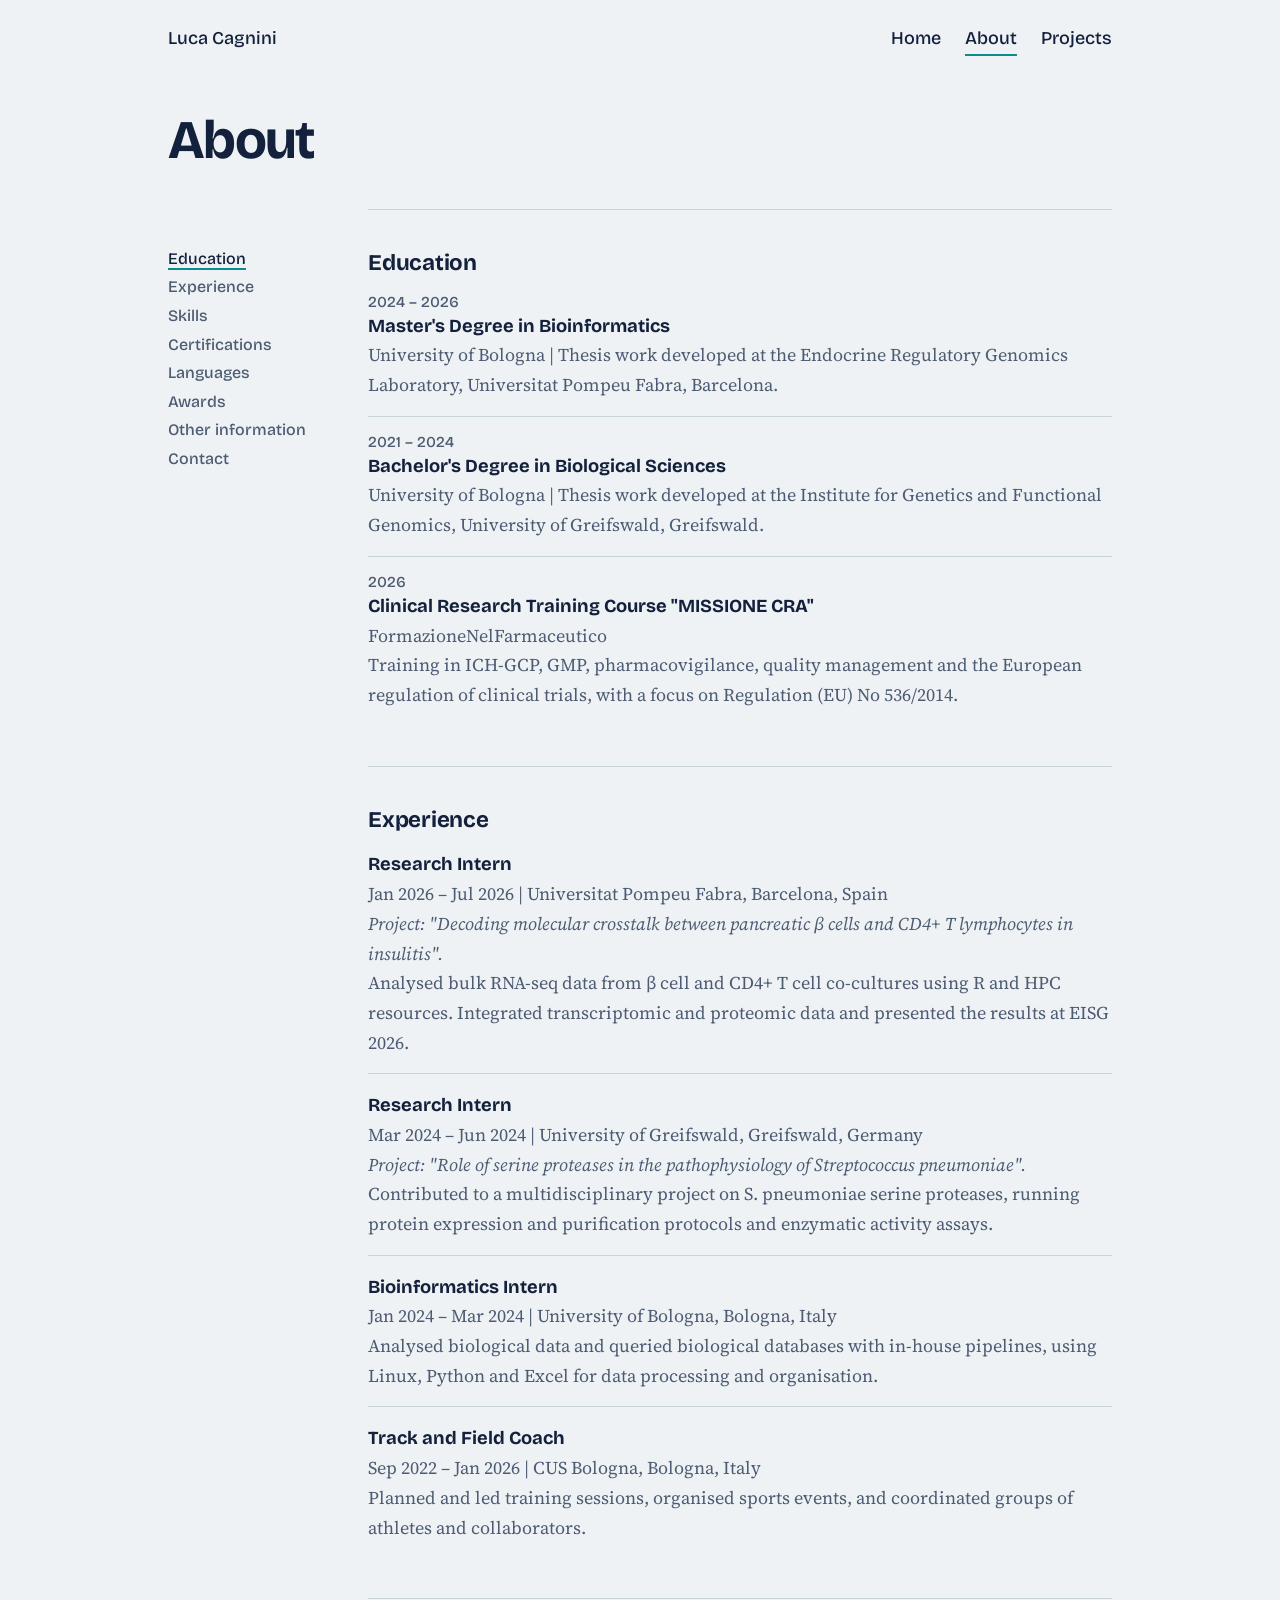
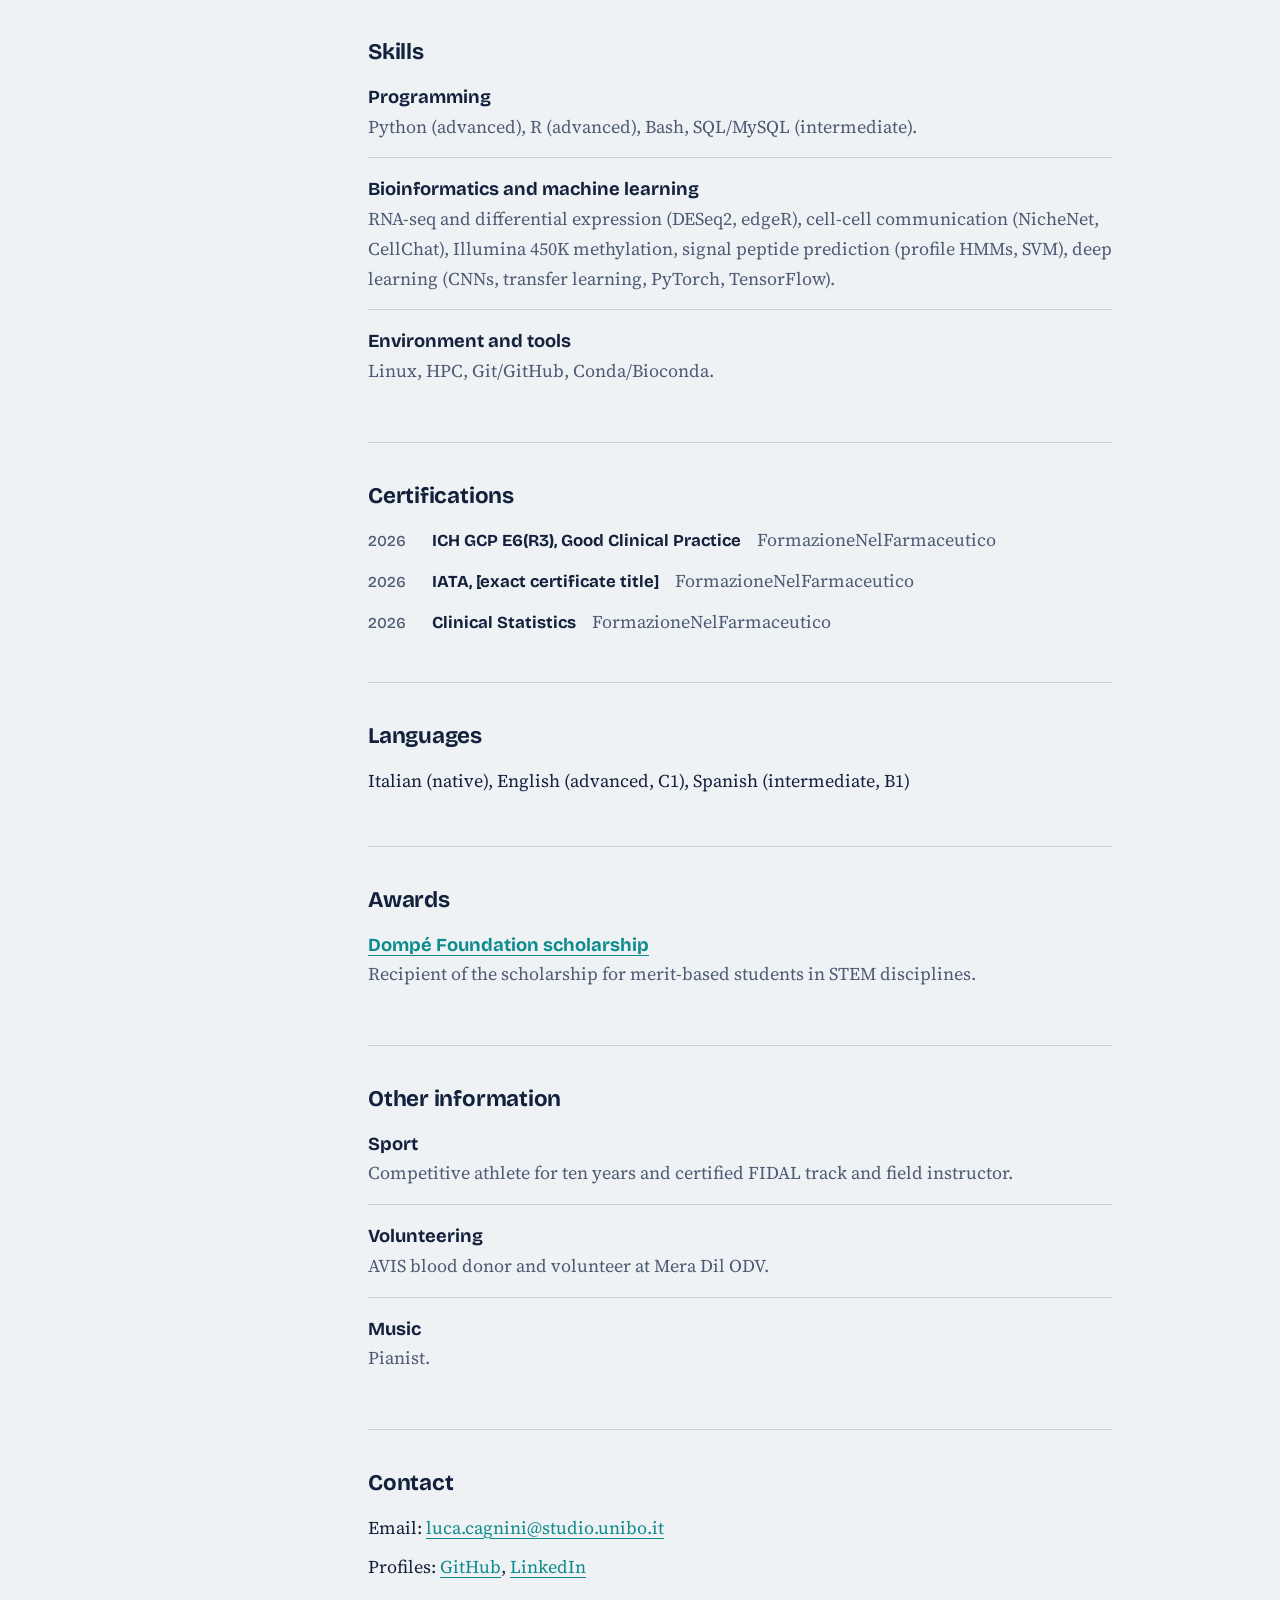
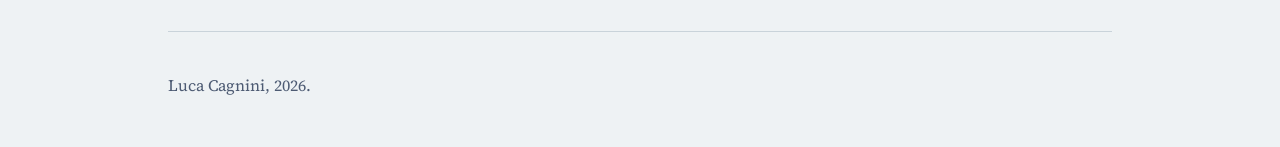
==== about.html @ 33731c89 "Update about.html" ====
<!doctype html>
<html lang="en">
<head>
<meta charset="utf-8">
<meta name="viewport" content="width=device-width, initial-scale=1">
<title>About, Luca Cagnini</title>
<meta name="description" content="Education, experience and skills of Luca Cagnini, bioinformatician.">
<link rel="preconnect" href="https://fonts.googleapis.com">
<link rel="preconnect" href="https://fonts.gstatic.com" crossorigin>
<link href="https://fonts.googleapis.com/css2?family=Bricolage+Grotesque:opsz,wght@12..96,500;12..96,700&family=Source+Serif+4:ital,wght@0,400;0,600;1,400&display=swap" rel="stylesheet">
<link rel="stylesheet" href="style.css">
</head>
<body>
<div class="wrap">
  <header class="top">
    <a href="index.html">Luca Cagnini</a>
    <nav aria-label="Main">
      <a href="index.html">Home</a>
      <a href="about.html" aria-current="page">About</a>
      <a href="projects.html">Projects</a>
    </nav>
  </header>
</div>
 
<div class="wrap"><h1 class="page">About</h1></div>
 
<div class="wrap layout">
  <nav class="toc" aria-label="On this page">
    <a href="#education">Education</a>
    <a href="#experience">Experience</a>
    <a href="#skills">Skills</a>
    <a href="#certifications">Certifications</a>
    <a href="#languages">Languages</a>
    <a href="#awards">Awards</a>
    <a href="#other-information">Other information</a>
    <a href="#contact">Contact</a>
  </nav>
 
  <main>
    <section id="education">
      <h2>Education</h2>
      <ul class="list">
        <li><span class="when">2024 – 2026</span><b>Master's Degree in Bioinformatics</b><span>University of Bologna | Thesis work developed at the Endocrine Regulatory Genomics Laboratory, Universitat Pompeu Fabra, Barcelona.</span></li>
        <li><span class="when">2021 – 2024</span><b>Bachelor's Degree in Biological Sciences</b><span>University of Bologna | Thesis work developed at the Institute for Genetics and Functional Genomics, University of Greifswald, Greifswald.</span></li>
        <li>
          <span class="when">2026</span>
          <b>Clinical Research Training Course "MISSIONE CRA"</b>
          <span>FormazioneNelFarmaceutico</span>
          <span>Training in ICH-GCP, GMP, pharmacovigilance, quality management and the European regulation of clinical trials, with a focus on Regulation (EU) No 536/2014.</span>
        </li>
      </ul>
    </section>
 
    <section id="experience">
      <h2>Experience</h2>
      <ul class="list">
        <li>
          <b>Research Intern</b>
          <span>Jan 2026 – Jul 2026 | Universitat Pompeu Fabra, Barcelona, Spain</span>
          <span><em>Project: "Decoding molecular crosstalk between pancreatic β cells and CD4+ T lymphocytes in insulitis".</em></span>
          <span>Analysed bulk RNA-seq data from β cell and CD4+ T cell co-cultures using R and HPC resources. Integrated transcriptomic and proteomic data and presented the results at EISG 2026.</span>
        </li>
        <li>
          <b>Research Intern</b>
          <span>Mar 2024 – Jun 2024 | University of Greifswald, Greifswald, Germany</span>
          <span><em>Project: "Role of serine proteases in the pathophysiology of Streptococcus pneumoniae".</em></span>
          <span>Contributed to a multidisciplinary project on S. pneumoniae serine proteases, running protein expression and purification protocols and enzymatic activity assays.</span>
        </li>
        <li>
          <b>Bioinformatics Intern</b>
          <span>Jan 2024 – Mar 2024 | University of Bologna, Bologna, Italy</span>
          <span>Analysed biological data and queried biological databases with in-house pipelines, using Linux, Python and Excel for data processing and organisation.</span>
        </li>
        <li>
          <b>Track and Field Coach</b>
          <span>Sep 2022 – Jan 2026 | CUS Bologna, Bologna, Italy</span>
          <span>Planned and led training sessions, organised sports events, and coordinated groups of athletes and collaborators.</span>
        </li>
      </ul>
    </section>
 
    <section id="skills">
      <h2>Skills</h2>
      <ul class="list">
        <li><b>Programming</b><span>Python (advanced), R (advanced), Bash, SQL/MySQL (intermediate).</span></li>
        <li><b>Bioinformatics and machine learning</b><span>RNA-seq and differential expression (DESeq2, edgeR), cell-cell communication (NicheNet, CellChat), Illumina 450K methylation, signal peptide prediction (profile HMMs, SVM), deep learning (CNNs, transfer learning, PyTorch, TensorFlow).</span></li>
        <li><b>Environment and tools</b><span>Linux, HPC, Git/GitHub, Conda/Bioconda.</span></li>
      </ul>
    </section>
 
    <section id="certifications">
      <h2>Certifications</h2>
      <ul class="list compact">
        <li><span class="when">2026</span><b>ICH GCP E6(R3), Good Clinical Practice</b><span>FormazioneNelFarmaceutico</span></li>
        <li><span class="when">2026</span><b>IATA, [exact certificate title]</b><span>FormazioneNelFarmaceutico</span></li>
        <li><span class="when">2026</span><b>Clinical Statistics</b><span>FormazioneNelFarmaceutico</span></li>
      </ul>
    </section>
 
    <section id="languages">
      <h2>Languages</h2>
      <p>Italian (native), English (advanced, C1), Spanish (intermediate, B1)</p>
    </section>
 
    <section id="awards">
      <h2>Awards</h2>
      <ul class="list">
        <li>
          <b><a href="https://www.dompefoundation.org/it">Dompé Foundation scholarship</a></b>
          <span>Recipient of the scholarship for merit-based students in STEM disciplines.</span>
        </li>
      </ul>
    </section>
 
    <section id="other-information">
      <h2>Other information</h2>
      <ul class="list">
        <li><b>Sport</b><span>Competitive athlete for ten years and certified FIDAL track and field instructor.</span></li>
        <li><b>Volunteering</b><span>AVIS blood donor and volunteer at Mera Dil ODV.</span></li>
        <li><b>Music</b><span>Pianist.</span></li>
      </ul>
    </section>
 
    <section id="contact">
      <h2>Contact</h2>
      <p>Email: <a href="mailto:luca.cagnini@studio.unibo.it">luca.cagnini@studio.unibo.it</a></p>
      <p>Profiles: <a href="https://github.com/LucaCagnini">GitHub</a>, <a href="https://www.linkedin.com/in/luca-cagnini/">LinkedIn</a></p>
    </section>
  </main>
</div>
 
<div class="wrap"><footer>Luca Cagnini, 2026.</footer></div>
 
<script>
(function(){
  var links=[].slice.call(document.querySelectorAll('.toc a'));
  var io=new IntersectionObserver(function(es){
    es.forEach(function(e){
      if(e.isIntersecting){links.forEach(function(l){l.classList.toggle('active',l.hash==='#'+e.target.id);});}
    });
  },{rootMargin:'-30% 0px -60% 0px'});
  document.querySelectorAll('section[id]').forEach(function(s){io.observe(s);});
})();
</script>
</body>
</html>
---- style.css ----
:root{--bg:#eef2f4;--ink:#14213d;--muted:#4d5b73;--teal:#0f8b8d;--rose:#b5446e;--line:#c9d3da;
--head:"Bricolage Grotesque","Helvetica Neue",Arial,sans-serif;--body:"Source Serif 4",Georgia,"Times New Roman",serif}
*{box-sizing:border-box}
html{scroll-behavior:smooth}
body{margin:0;background:var(--bg);color:var(--ink);font:1.125rem/1.65 var(--body)}
a{color:var(--teal);text-underline-offset:.2em}
a:hover{color:var(--rose)}
:focus-visible{outline:3px solid var(--rose);outline-offset:3px}
.wrap{max-width:62rem;margin:0 auto;padding:0 1.5rem}
header.top{display:flex;gap:1.5rem;justify-content:space-between;flex-wrap:wrap;padding:1.5rem 0;font-family:var(--head);font-weight:500}
header.top a{color:var(--ink);text-decoration:none}
header.top a:hover{color:var(--rose)}
header.top nav{display:flex;gap:1.5rem}
header.top nav a[aria-current="page"]{border-bottom:2px solid var(--teal)}
.hero{display:grid;grid-template-columns:1.1fr 1fr;gap:3rem;align-items:center;padding:3rem 0 4.5rem}
h1{font:700 clamp(2rem,5vw,3.5rem)/1.05 var(--head);letter-spacing:-.03em;margin:0 0 1rem}
h1.page{font-size:clamp(2.2rem,5vw,3.4rem);margin:2rem 0 2.5rem}
.lead{font-size:1.3rem;max-width:30rem;margin:0 0 1.75rem;color:var(--muted)}
.btn{display:inline-block;font:500 1rem var(--head);background:var(--ink);color:var(--bg);padding:.75rem 1.4rem;border-radius:.4rem;text-decoration:none;margin-right:.5rem}
.btn:hover{background:var(--rose);color:#fff}
.heat{display:grid;grid-template-columns:repeat(16,1fr);gap:3px}
.heat i{aspect-ratio:1;border-radius:2px;background:var(--line);opacity:0;animation:in .5s ease-out forwards}
@keyframes in{to{opacity:1}}
section{padding:2.5rem 0;border-top:1px solid var(--line)}
section .wrap{display:grid;grid-template-columns:12rem 1fr;gap:2rem}
h2{font:700 1.4rem/1.2 var(--head);margin:0;letter-spacing:-.01em}
.content{max-width:40rem}
.content p{margin:0 0 1rem}
.list{list-style:none;margin:0;padding:0}
.list li{padding:1rem 0;border-bottom:1px solid var(--line)}
.list li:first-child{padding-top:0}
.list li:last-child{border-bottom:0}
.list b{font:700 1.15rem var(--head)}
.list span{display:block;color:var(--muted)}
.list .when{font:500 .95rem var(--head)}
footer{padding:2.5rem 0 3rem;border-top:1px solid var(--line);color:var(--muted);font-size:1rem}
@media (max-width:760px){.hero{grid-template-columns:1fr;gap:2rem}section .wrap{grid-template-columns:1fr;gap:1rem}}
@media (prefers-reduced-motion:reduce){html{scroll-behavior:auto}.heat i{animation:none;opacity:1}}

/* added in a second time */
.hero-photo{display:block;width:100%;max-width:18rem;aspect-ratio:4/5;object-fit:cover;border-radius:.6rem;justify-self:end}
@media (max-width:760px){.hero-photo{max-width:14rem;justify-self:start}}

.photos{display:grid;grid-template-columns:1fr 1fr;gap:1rem;margin-top:1.5rem}
.photos figure{margin:0}
.photos img{width:100%;aspect-ratio:4/3;object-fit:cover;border-radius:.4rem}
@media (max-width:560px){.photos{grid-template-columns:1fr}}

/* index */
.layout{display:grid;grid-template-columns:10rem 1fr;gap:2.5rem;align-items:start}
.layout main{min-width:0}
.layout section h2{margin:0 0 1rem}
.layout section p{margin:0 0 .6rem}

.toc{display:flex;flex-direction:column;gap:.6rem;font:500 1rem var(--head);position:sticky;top:1.5rem;margin-top:2.5rem}
.toc a{color:var(--muted);text-decoration:none}
.toc a:hover{color:var(--rose)}
.toc a.active{color:var(--ink);text-decoration:underline;text-decoration-color:var(--teal);text-decoration-thickness:2px;text-underline-offset:.25em}

@media (max-width:760px){
  .layout{grid-template-columns:1fr;gap:0}
  .toc{position:static;margin:0 0 1.5rem}
}

/* righe compatte per Certifications */
.list.compact li{display:flex;flex-wrap:wrap;align-items:baseline;gap:.15rem 1rem;padding:.35rem 0;border-bottom:0}
.list.compact li:first-child{padding-top:0}
.list.compact span{display:inline}
.list.compact .when{min-width:3rem}
.list.compact b{font-size:1.05rem}

img{max-width:100%;height:auto;display:block}
.hero-photo{width:100%;max-width:26rem;aspect-ratio:4/5;object-fit:cover;border-radius:.6rem;justify-self:end}
@media (max-width:760px){.hero-photo{max-width:16rem;justify-self:start}}
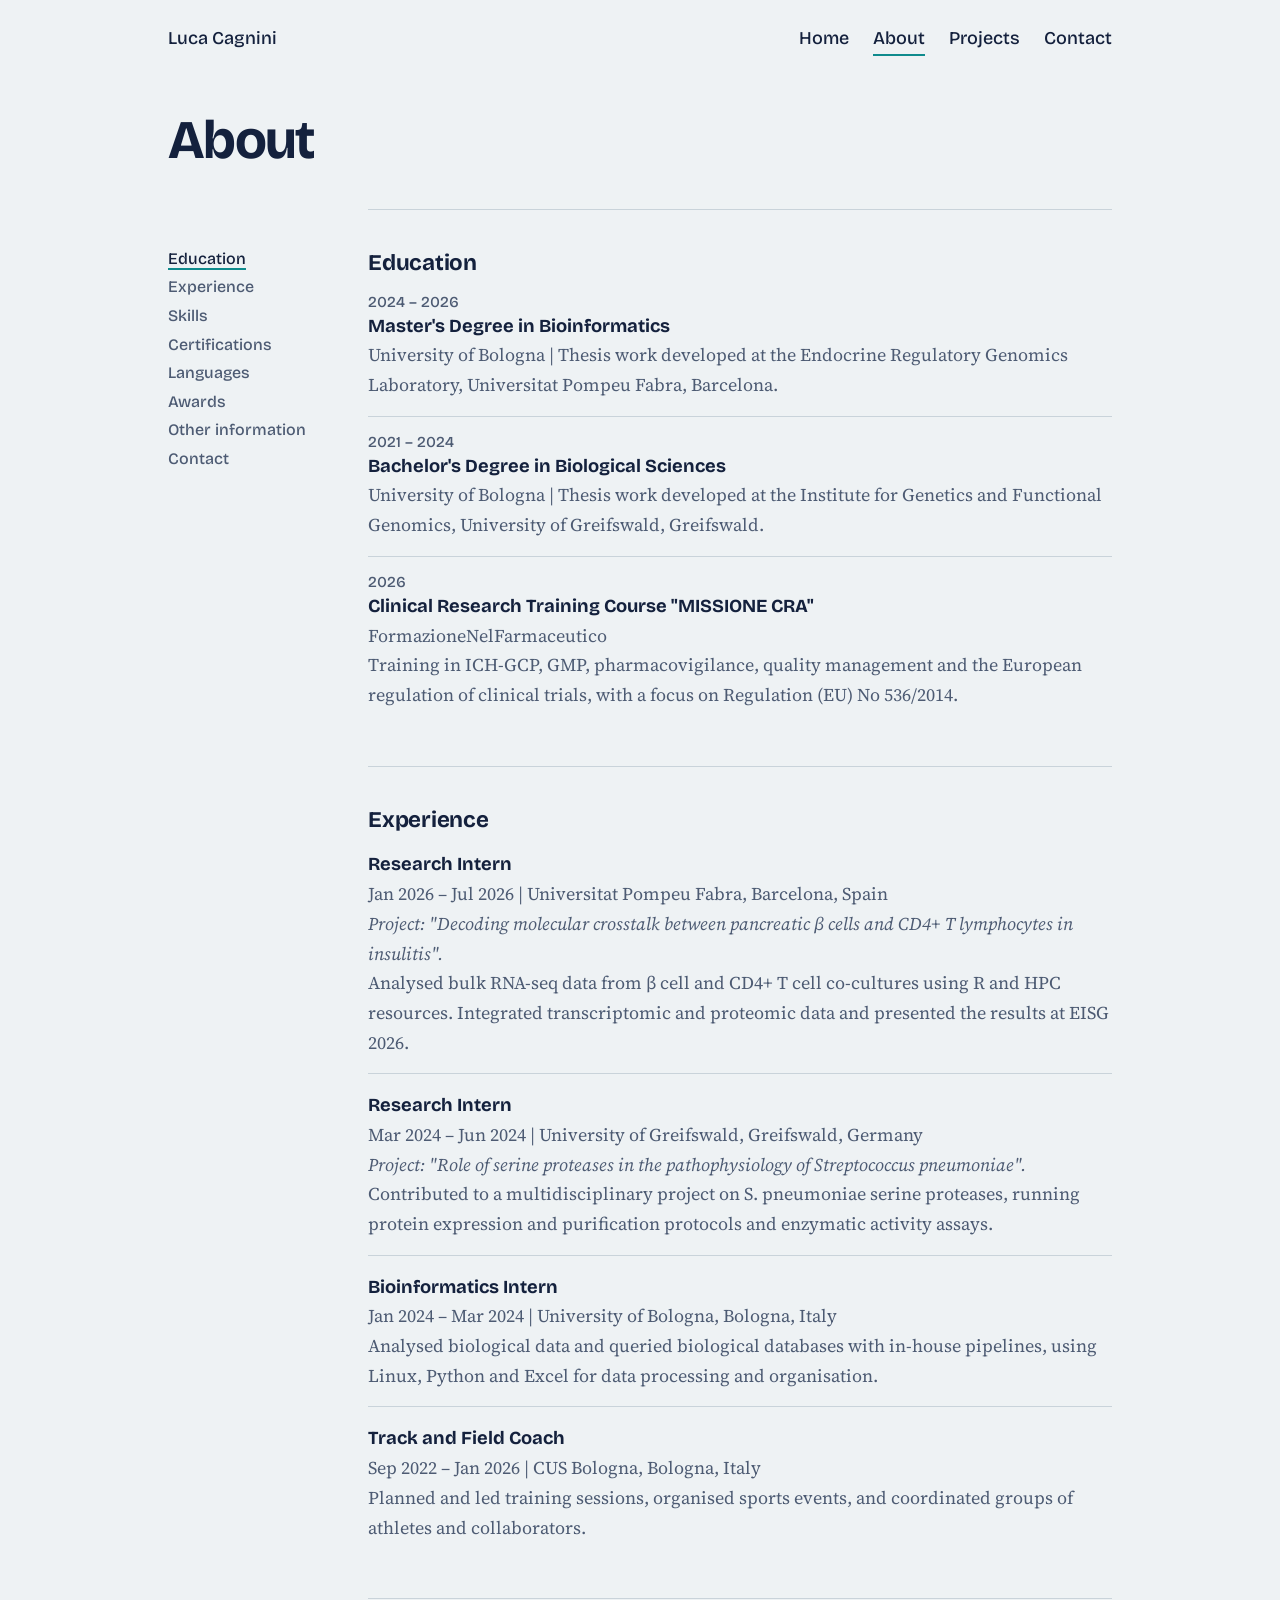
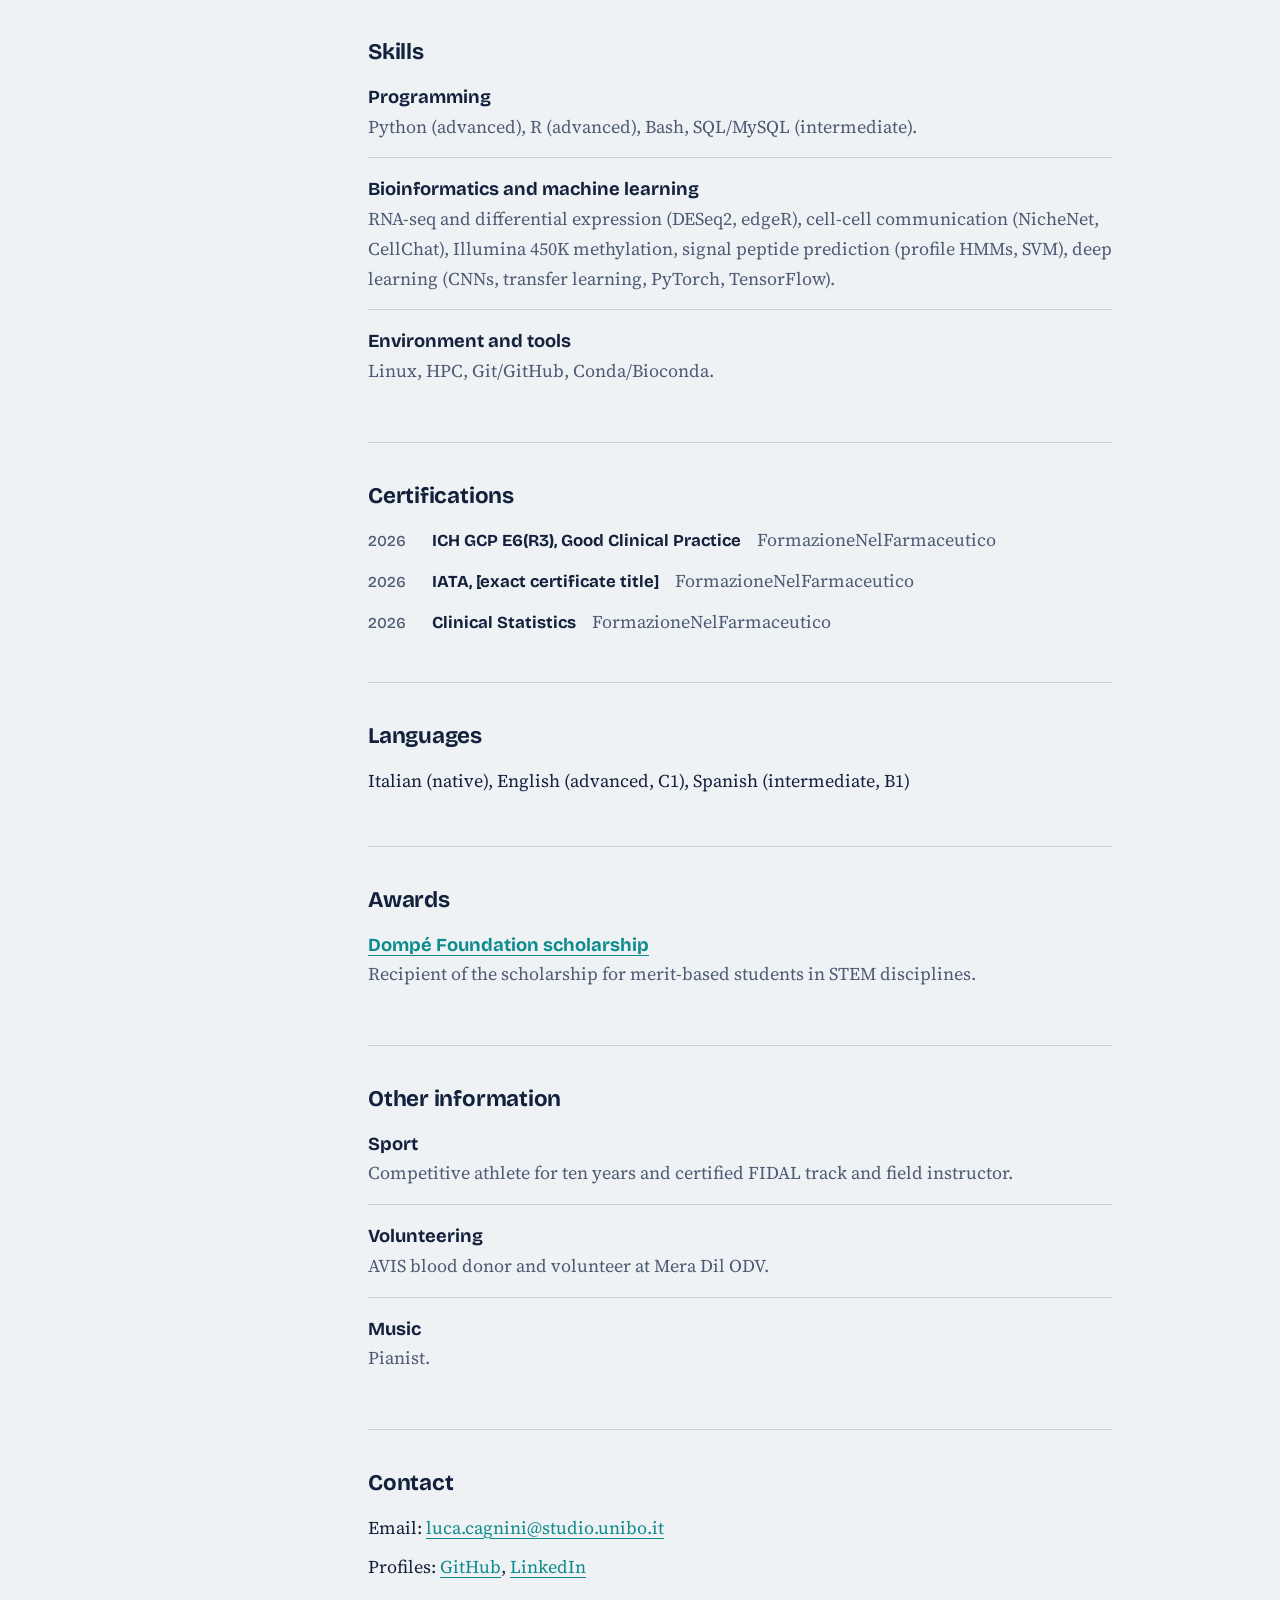
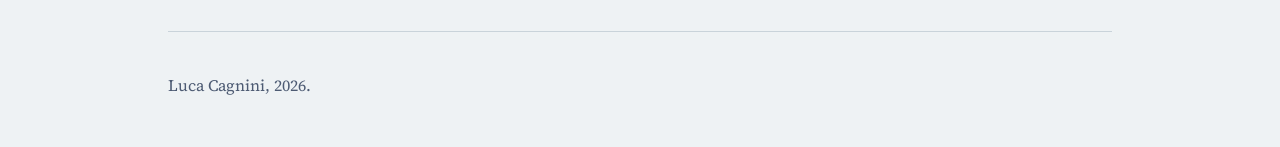
==== commit d6d0f85d: "Update about.html" ====
--- a/about.html
+++ b/about.html
@@ -18,6 +18,7 @@
       <a href="index.html">Home</a>
       <a href="about.html" aria-current="page">About</a>
       <a href="projects.html">Projects</a>
+       <a href="#contact">Contact</a>
     </nav>
   </header>
 </div>
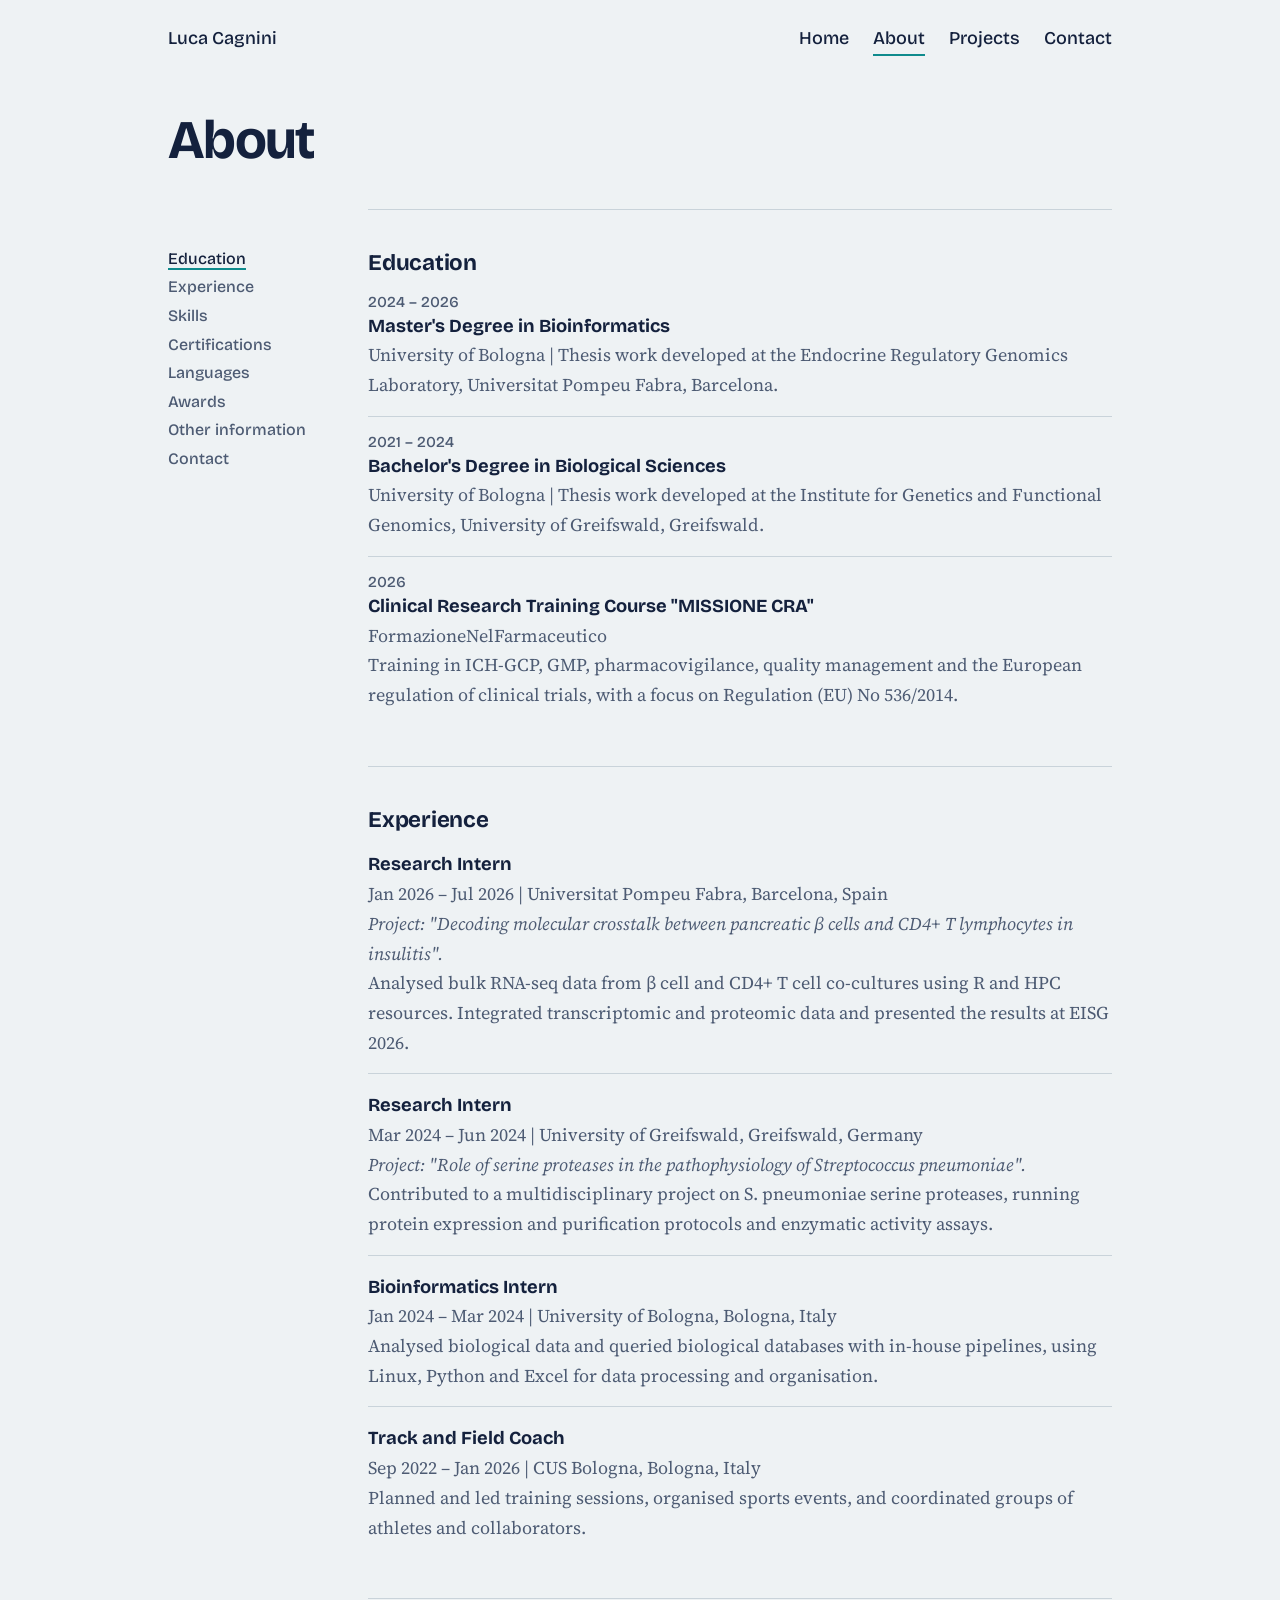
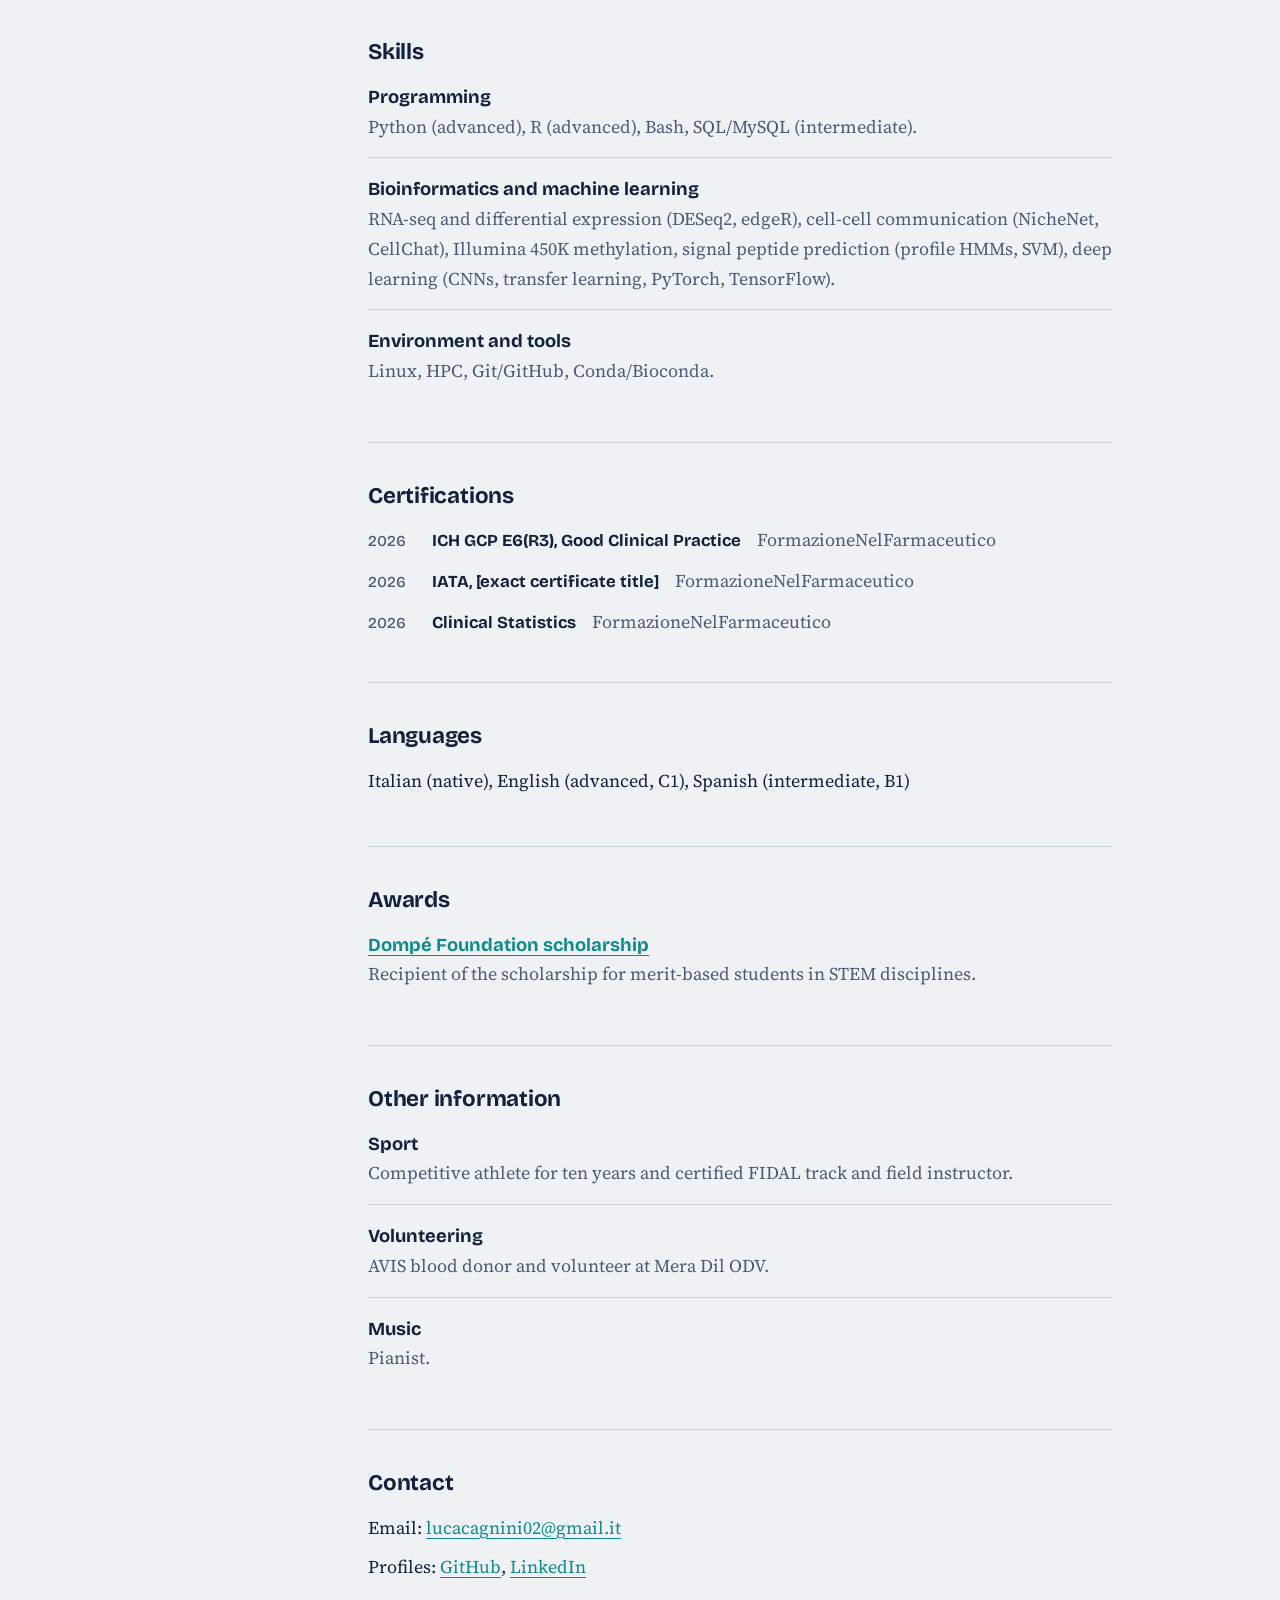
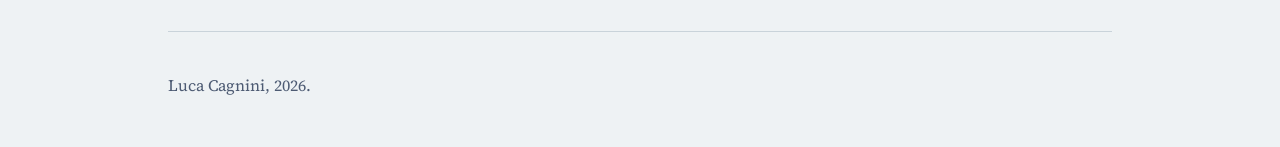
==== commit fc617870: "Update contact email in about.html" ====
--- a/about.html
+++ b/about.html
@@ -124,7 +124,7 @@
  
     <section id="contact">
       <h2>Contact</h2>
-      <p>Email: <a href="mailto:luca.cagnini@studio.unibo.it">luca.cagnini@studio.unibo.it</a></p>
+      <p>Email: <a href="mailto:lucacagnini02@gmail.it">lucacagnini02@gmail.it</a></p>
       <p>Profiles: <a href="https://github.com/LucaCagnini">GitHub</a>, <a href="https://www.linkedin.com/in/luca-cagnini/">LinkedIn</a></p>
     </section>
   </main>
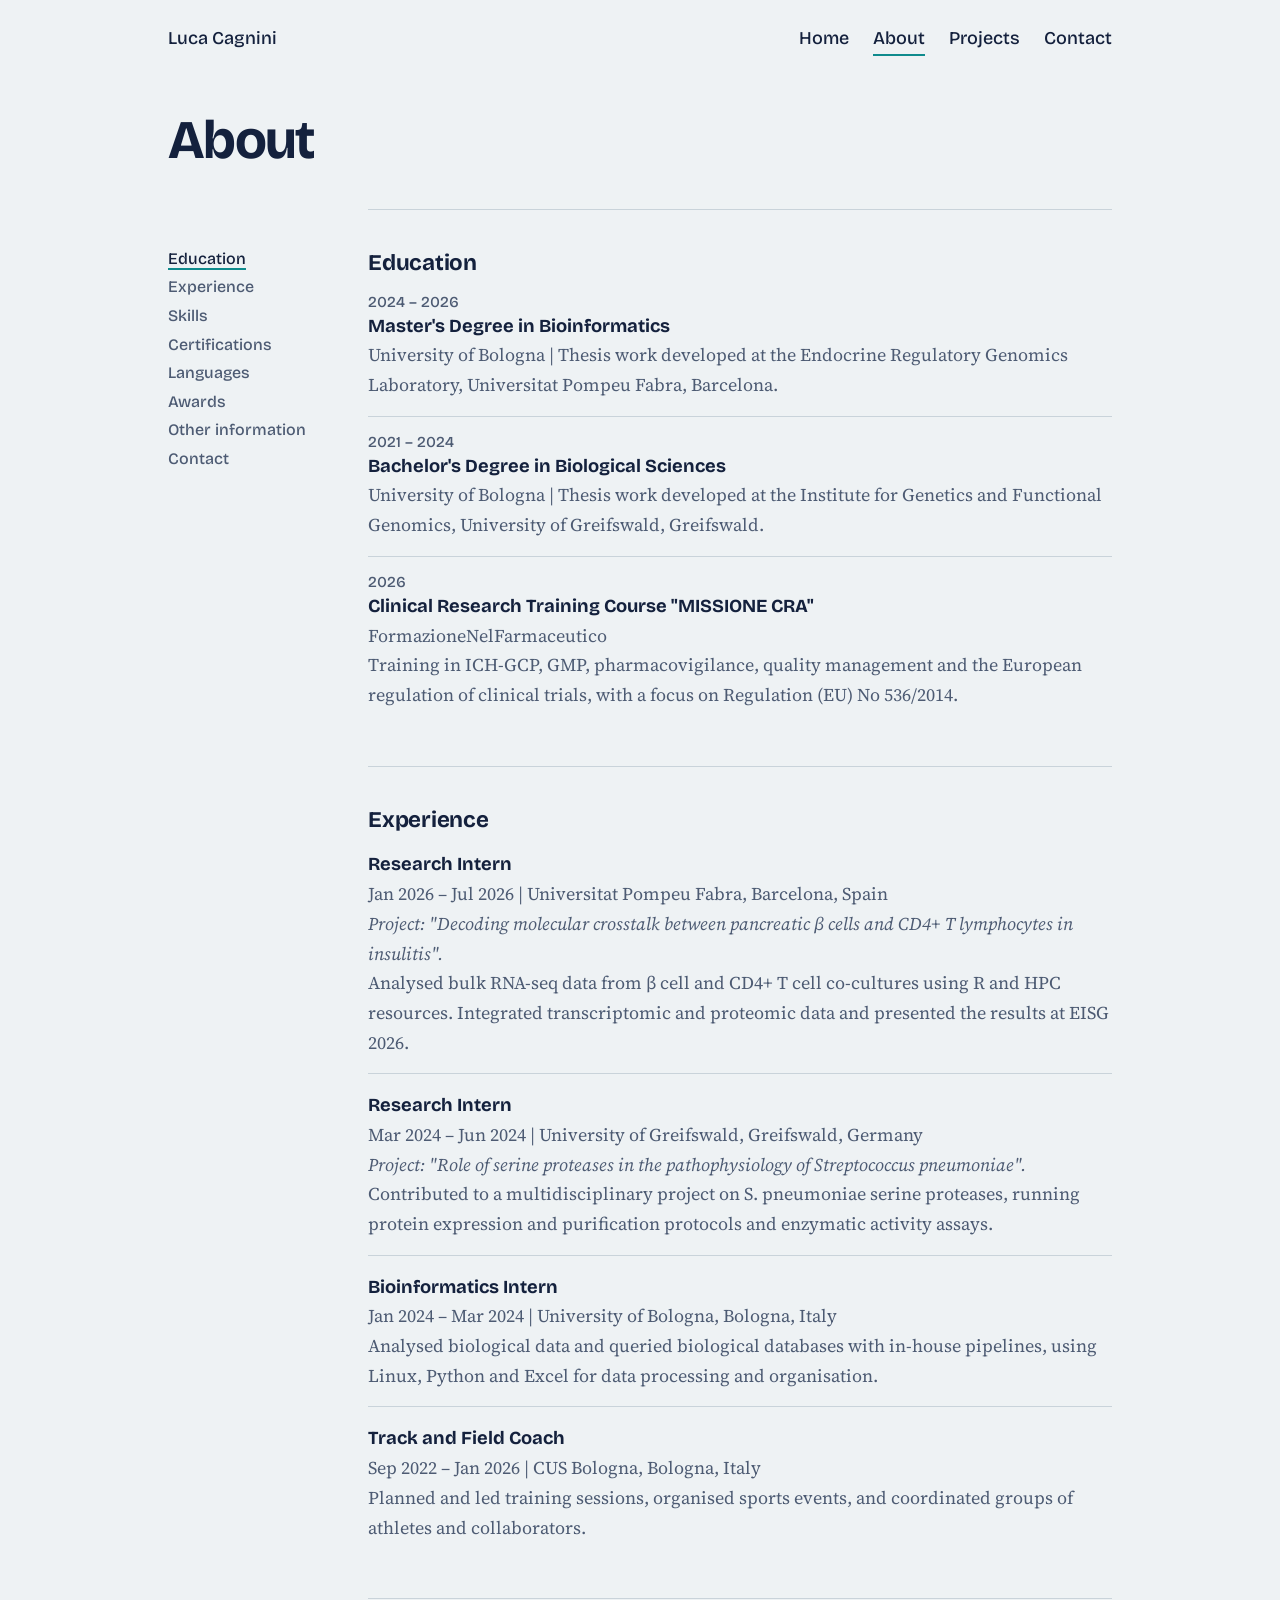
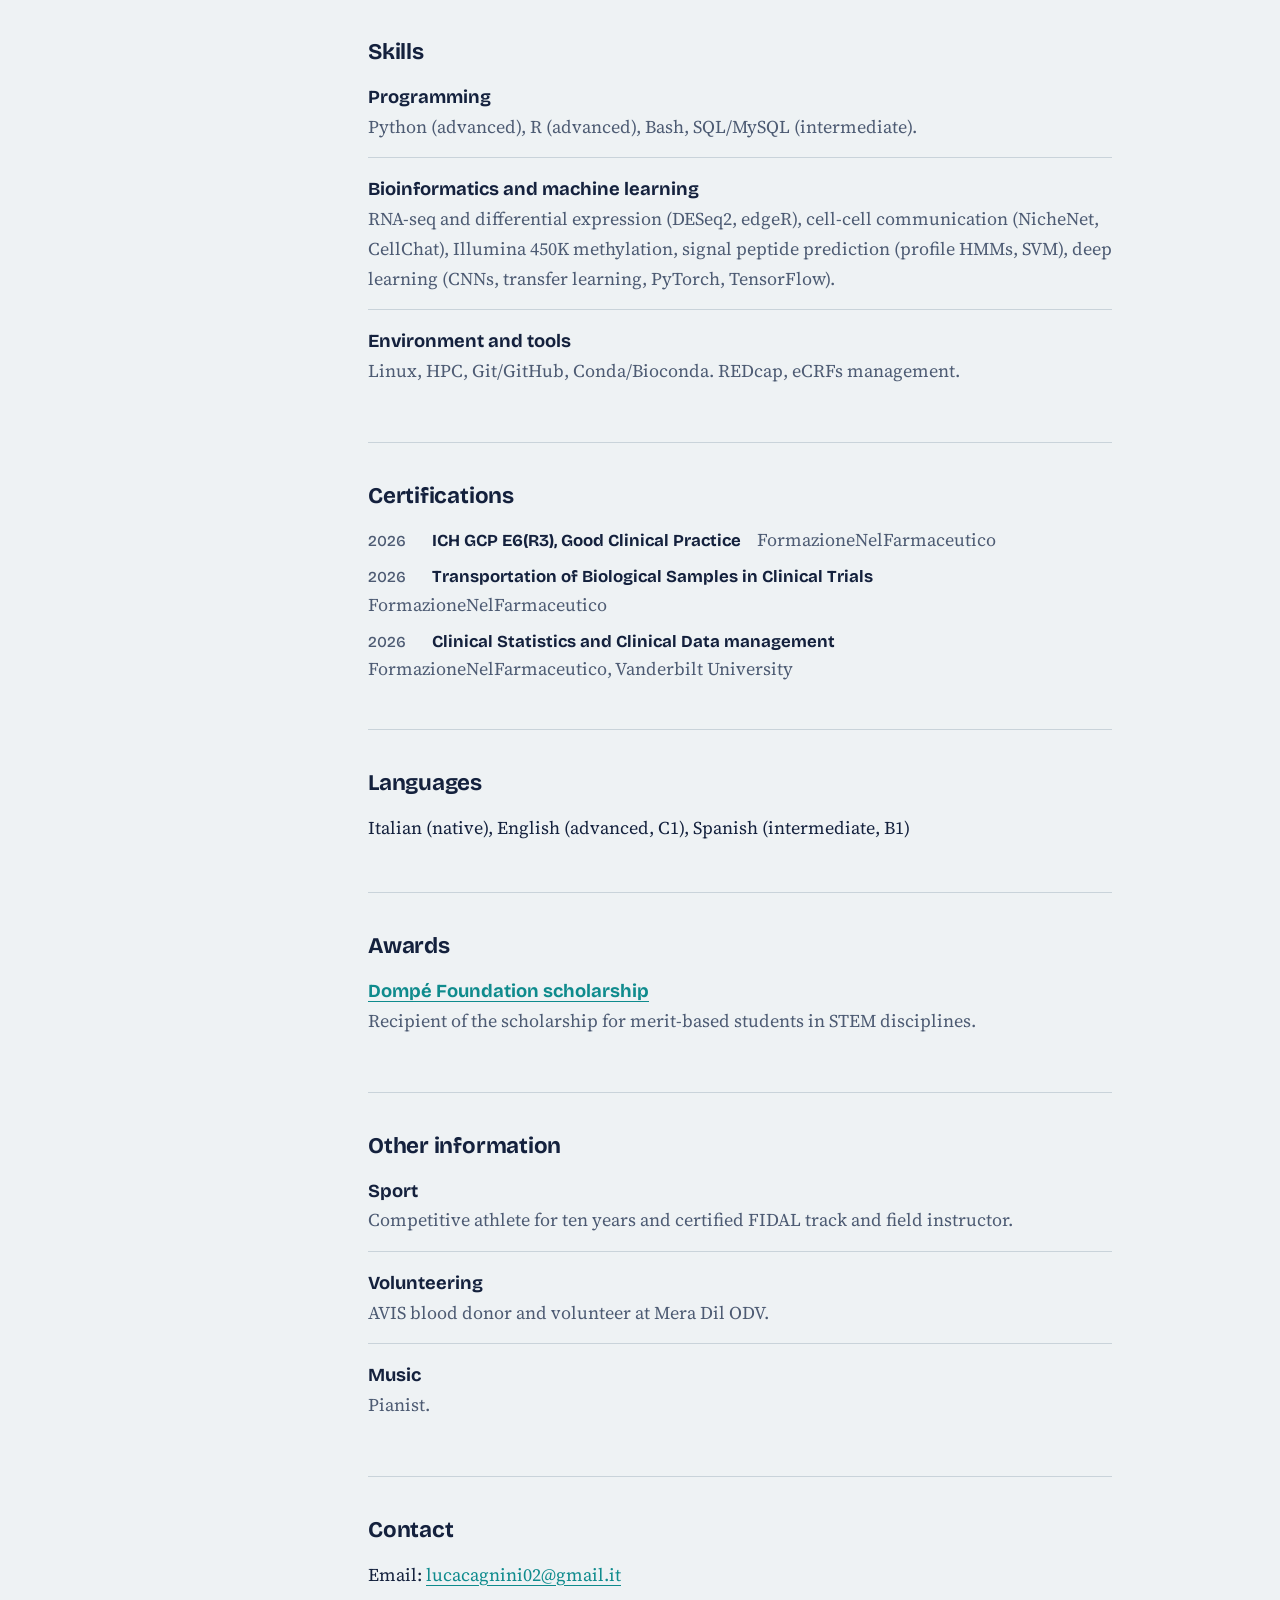
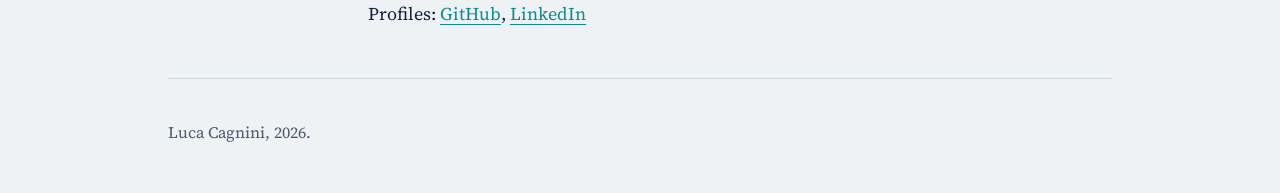
==== commit 8d4eca86: "Modify contact link and enhance certifications section Updated contact link and added new certificat" ====
--- a/about.html
+++ b/about.html
@@ -18,7 +18,7 @@
       <a href="index.html">Home</a>
       <a href="about.html" aria-current="page">About</a>
       <a href="projects.html">Projects</a>
-       <a href="#contact">Contact</a>
+       <a href="home.html/#contact">Contact</a>
     </nav>
   </header>
 </div>
@@ -85,7 +85,7 @@
       <ul class="list">
         <li><b>Programming</b><span>Python (advanced), R (advanced), Bash, SQL/MySQL (intermediate).</span></li>
         <li><b>Bioinformatics and machine learning</b><span>RNA-seq and differential expression (DESeq2, edgeR), cell-cell communication (NicheNet, CellChat), Illumina 450K methylation, signal peptide prediction (profile HMMs, SVM), deep learning (CNNs, transfer learning, PyTorch, TensorFlow).</span></li>
-        <li><b>Environment and tools</b><span>Linux, HPC, Git/GitHub, Conda/Bioconda.</span></li>
+        <li><b>Environment and tools</b><span>Linux, HPC, Git/GitHub, Conda/Bioconda. REDcap, eCRFs management. </span></li>
       </ul>
     </section>
  
@@ -93,8 +93,8 @@
       <h2>Certifications</h2>
       <ul class="list compact">
         <li><span class="when">2026</span><b>ICH GCP E6(R3), Good Clinical Practice</b><span>FormazioneNelFarmaceutico</span></li>
-        <li><span class="when">2026</span><b>IATA, [exact certificate title]</b><span>FormazioneNelFarmaceutico</span></li>
-        <li><span class="when">2026</span><b>Clinical Statistics</b><span>FormazioneNelFarmaceutico</span></li>
+        <li><span class="when">2026</span><b>Transportation of Biological Samples in Clinical Trials</b><span>FormazioneNelFarmaceutico</span></li>
+        <li><span class="when">2026</span><b>Clinical Statistics and Clinical Data management </b><span>FormazioneNelFarmaceutico, Vanderbilt University</span></li>
       </ul>
     </section>
  
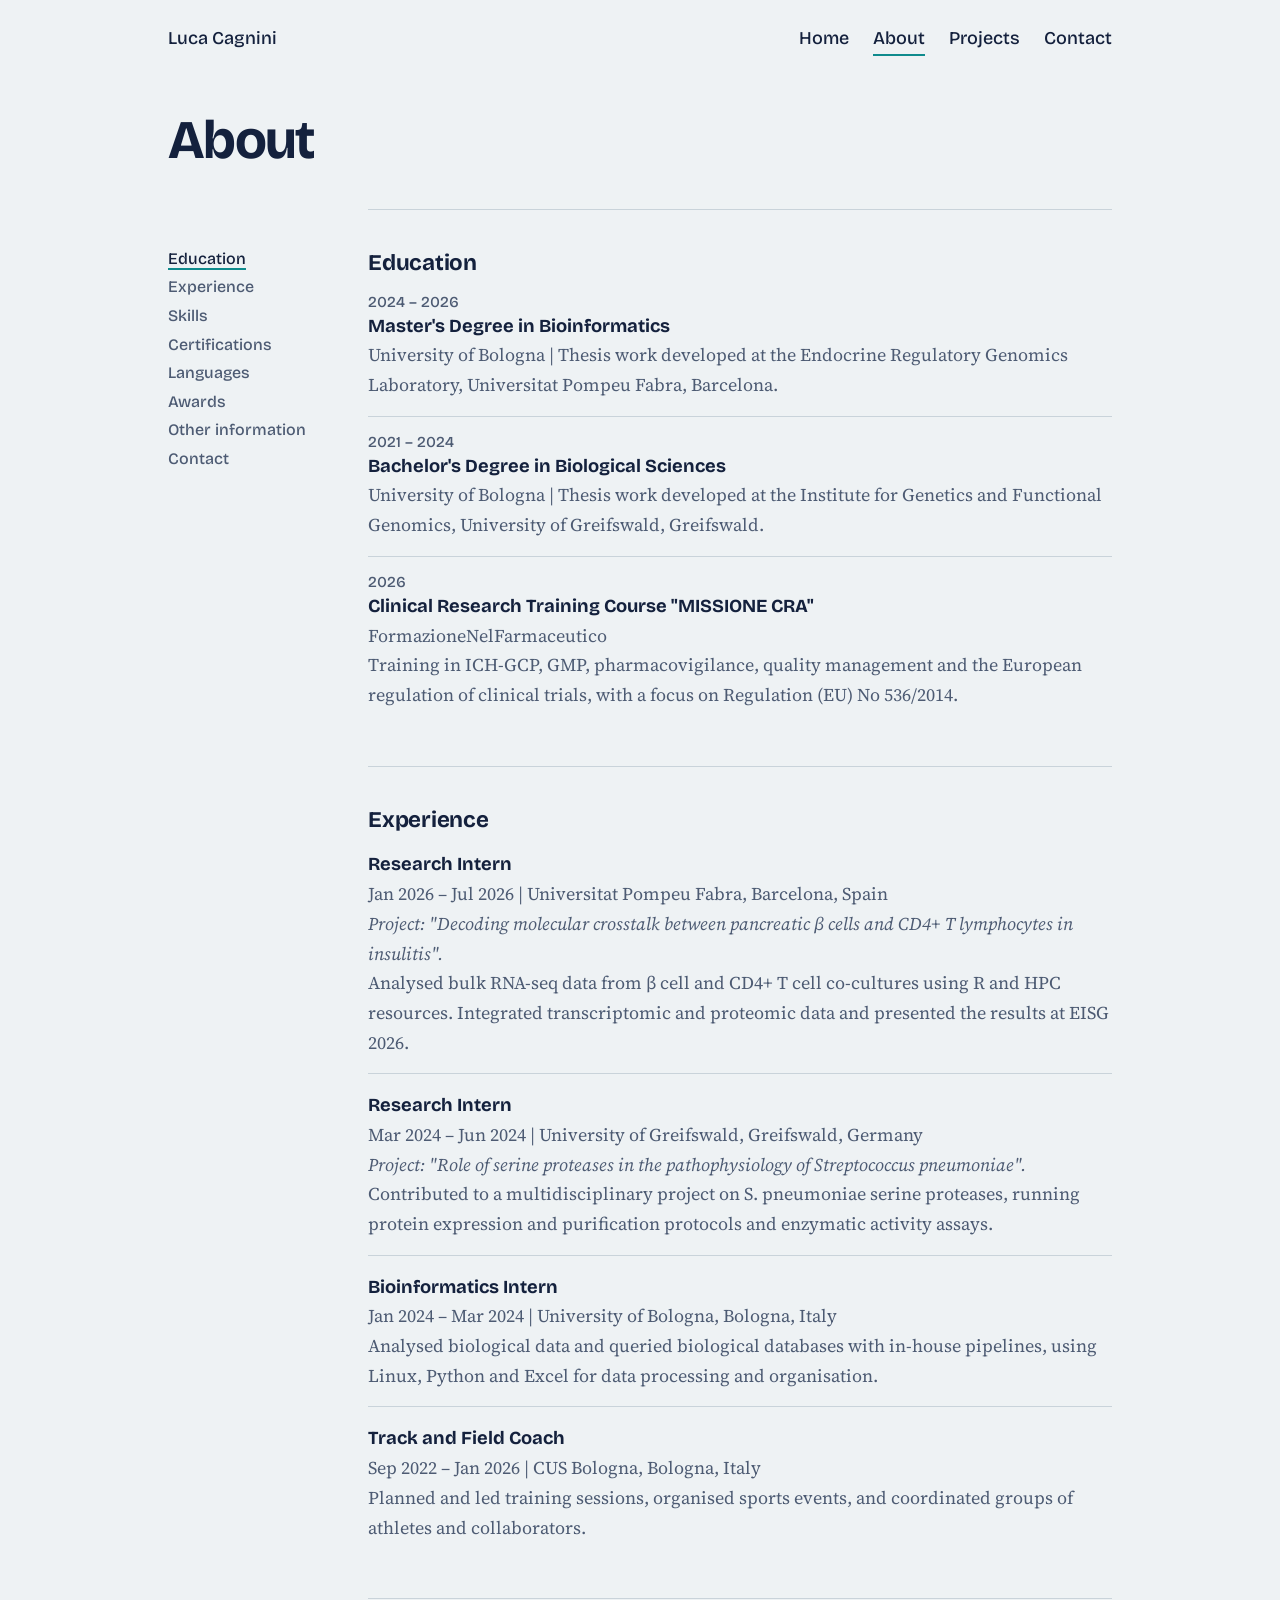
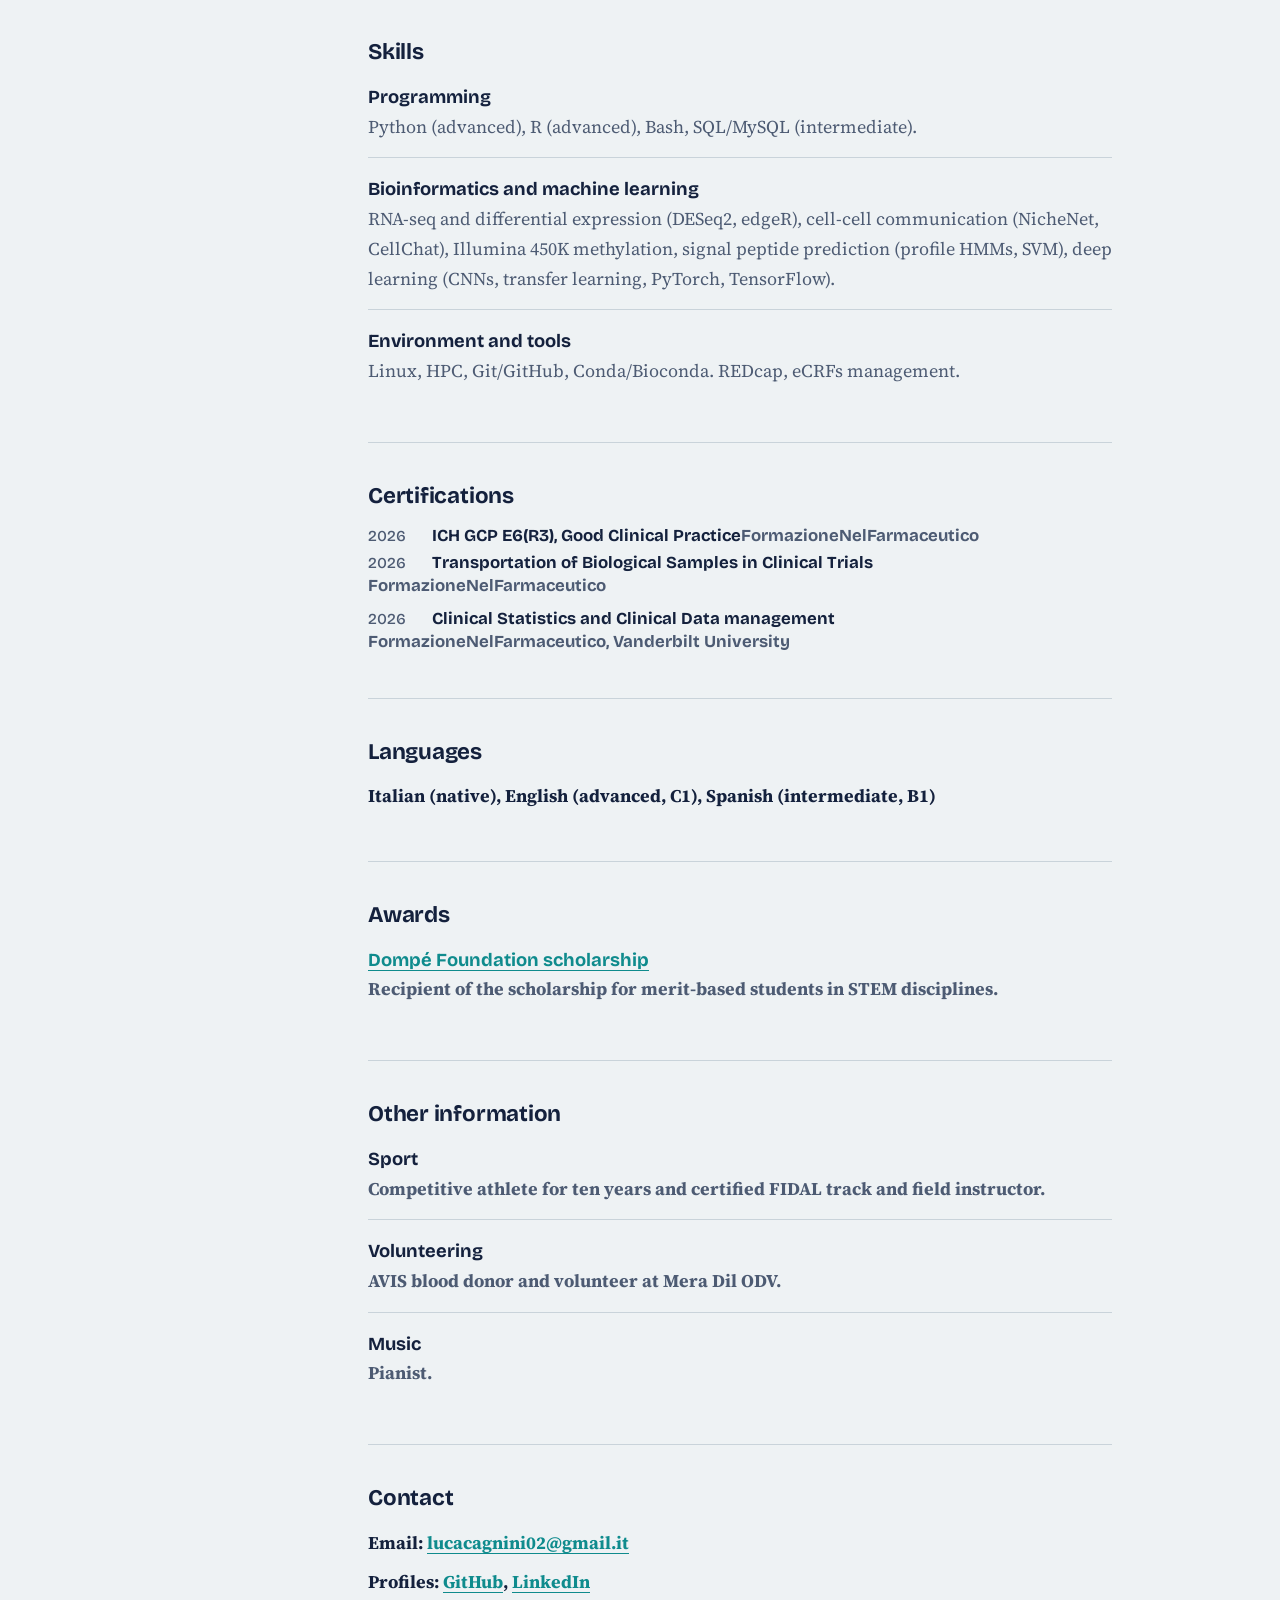
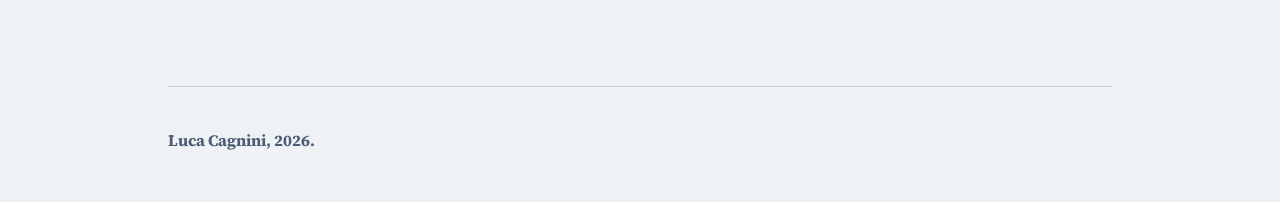
==== commit 39969c5d: "Update about.html" ====
--- a/about.html
+++ b/about.html
@@ -18,7 +18,7 @@
       <a href="index.html">Home</a>
       <a href="about.html" aria-current="page">About</a>
       <a href="projects.html">Projects</a>
-       <a href="home.html/#contact">Contact</a>
+       <a href="index.html#contact">Contact</a>
     </nav>
   </header>
 </div>
@@ -92,7 +92,7 @@
     <section id="certifications">
       <h2>Certifications</h2>
       <ul class="list compact">
-        <li><span class="when">2026</span><b>ICH GCP E6(R3), Good Clinical Practice</b><span>FormazioneNelFarmaceutico</span></li>
+        <li><span class="when">2026</span><b>ICH GCP E6(R3), Good Clinical Practice<span class="org">FormazioneNelFarmaceutico</span></li>
         <li><span class="when">2026</span><b>Transportation of Biological Samples in Clinical Trials</b><span>FormazioneNelFarmaceutico</span></li>
         <li><span class="when">2026</span><b>Clinical Statistics and Clinical Data management </b><span>FormazioneNelFarmaceutico, Vanderbilt University</span></li>
       </ul>
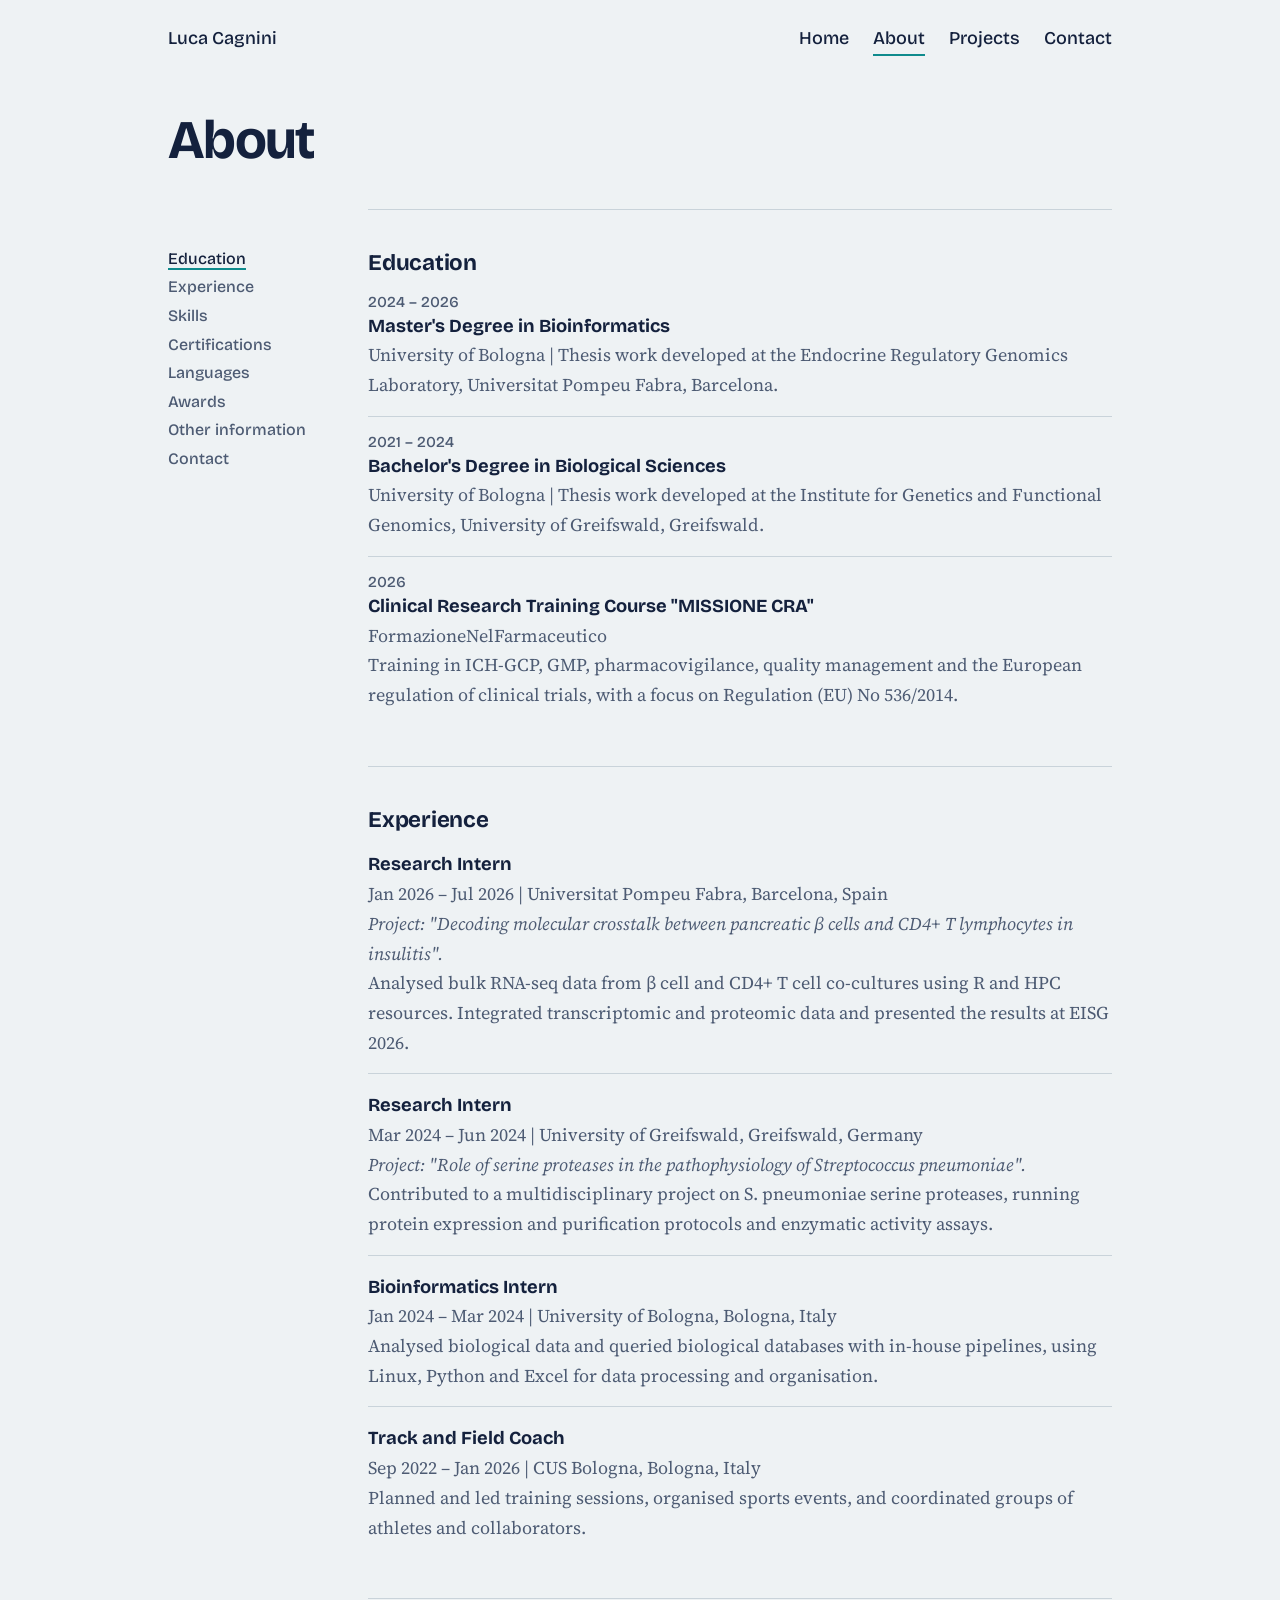
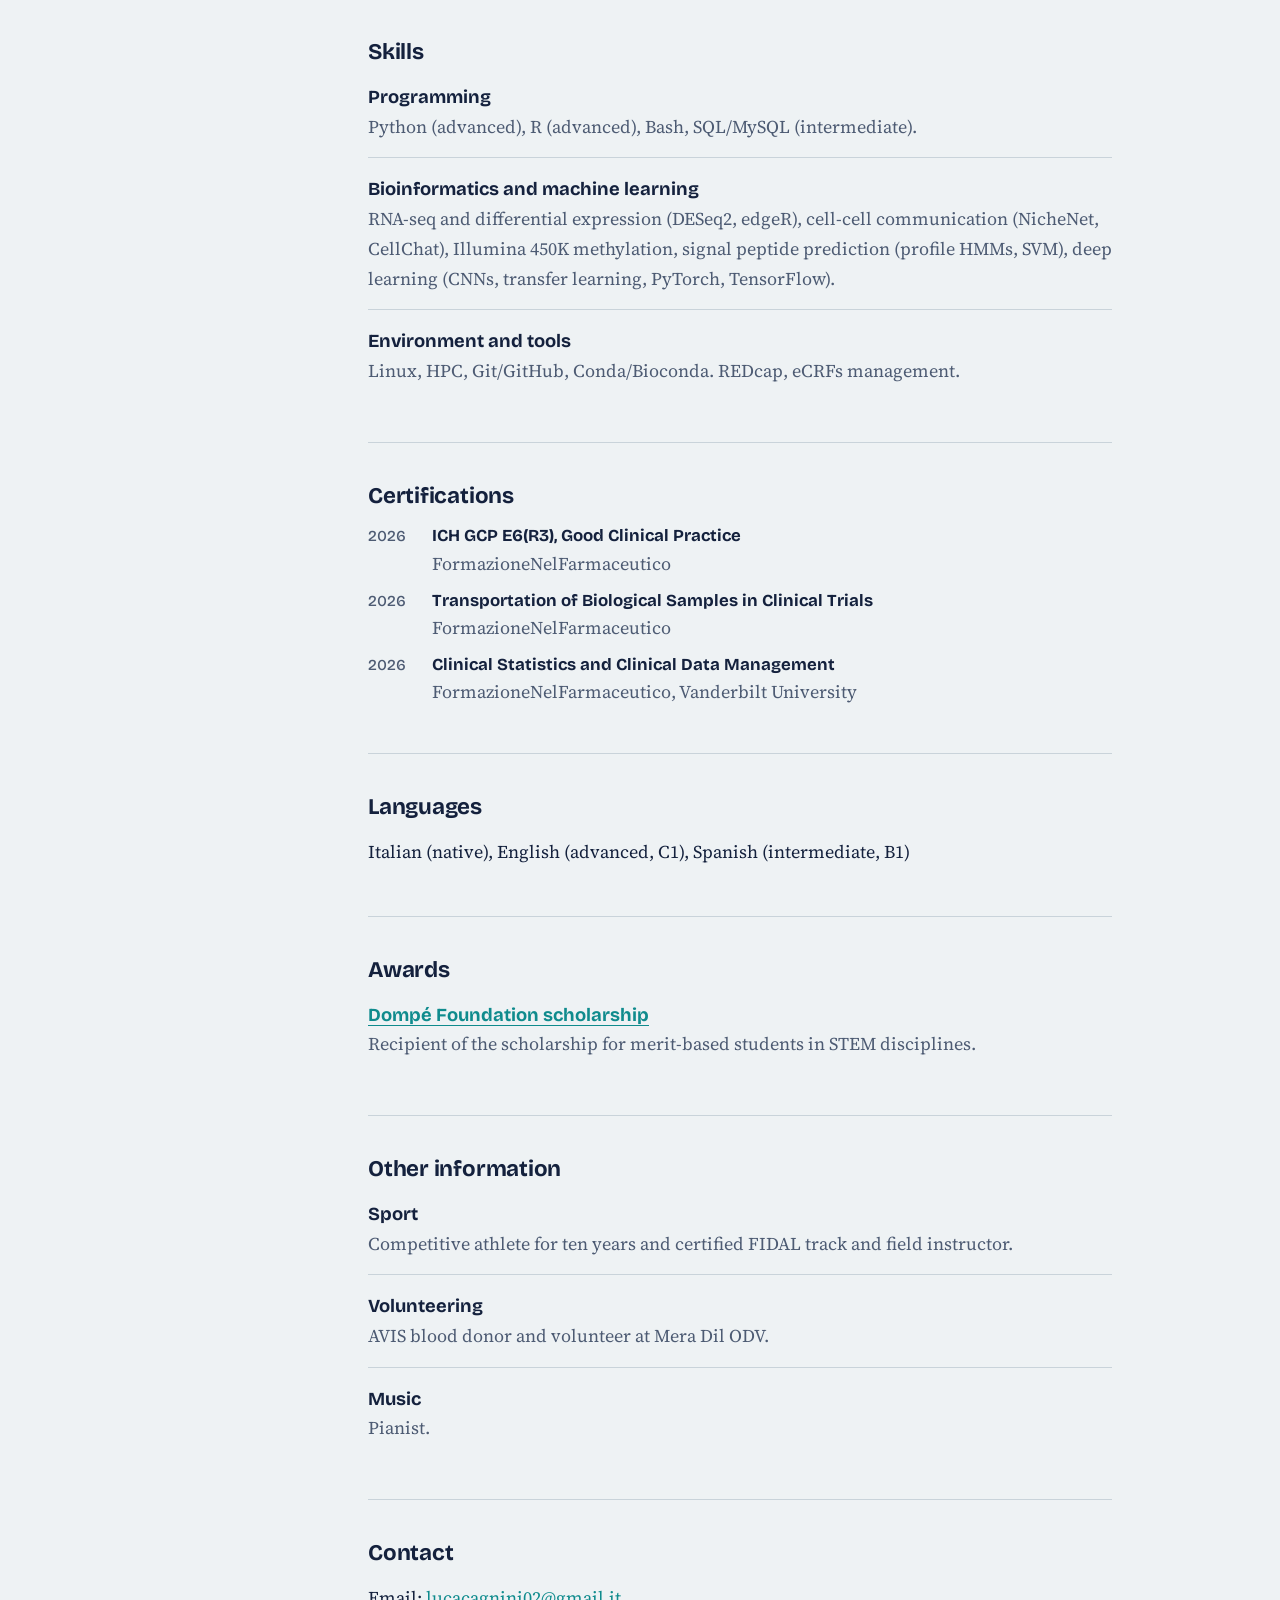
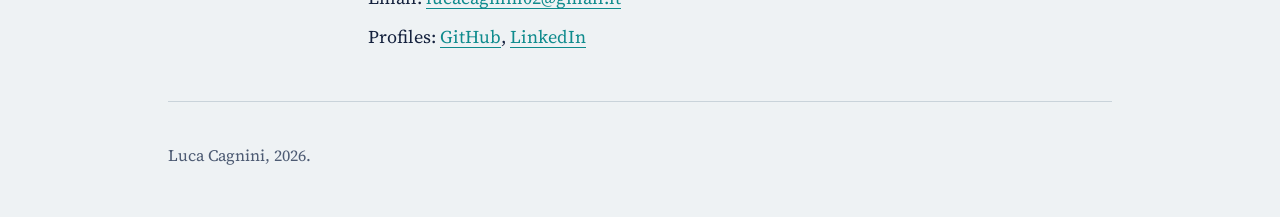
==== commit 77dbb5d2: "Update about.html" ====
--- a/about.html
+++ b/about.html
@@ -90,13 +90,13 @@
     </section>
  
     <section id="certifications">
-      <h2>Certifications</h2>
-      <ul class="list compact">
-        <li><span class="when">2026</span><b>ICH GCP E6(R3), Good Clinical Practice<span class="org">FormazioneNelFarmaceutico</span></li>
-        <li><span class="when">2026</span><b>Transportation of Biological Samples in Clinical Trials</b><span>FormazioneNelFarmaceutico</span></li>
-        <li><span class="when">2026</span><b>Clinical Statistics and Clinical Data management </b><span>FormazioneNelFarmaceutico, Vanderbilt University</span></li>
-      </ul>
-    </section>
+  <h2>Certifications</h2>
+  <ul class="list compact">
+    <li><span class="when">2026</span><b>ICH GCP E6(R3), Good Clinical Practice</b><span class="org">FormazioneNelFarmaceutico</span></li>
+    <li><span class="when">2026</span><b>Transportation of Biological Samples in Clinical Trials</b><span class="org">FormazioneNelFarmaceutico</span></li>
+    <li><span class="when">2026</span><b>Clinical Statistics and Clinical Data Management</b><span class="org">FormazioneNelFarmaceutico, Vanderbilt University</span></li>
+  </ul>
+</section>
  
     <section id="languages">
       <h2>Languages</h2>
--- a/style.css
+++ b/style.css
@@ -18,8 +18,6 @@
 .lead{font-size:1.3rem;max-width:30rem;margin:0 0 1.75rem;color:var(--muted)}
 .btn{display:inline-block;font:500 1rem var(--head);background:var(--ink);color:var(--bg);padding:.75rem 1.4rem;border-radius:.4rem;text-decoration:none;margin-right:.5rem}
 .btn:hover{background:var(--rose);color:#fff}
-.heat{display:grid;grid-template-columns:repeat(16,1fr);gap:3px}
-.heat i{aspect-ratio:1;border-radius:2px;background:var(--line);opacity:0;animation:in .5s ease-out forwards}
 @keyframes in{to{opacity:1}}
 section{padding:2.5rem 0;border-top:1px solid var(--line)}
 section .wrap{display:grid;grid-template-columns:12rem 1fr;gap:2rem}
@@ -68,7 +66,9 @@
 .list.compact span{display:inline}
 .list.compact .when{min-width:3rem}
 .list.compact b{font-size:1.05rem}
+.list.compact .org{flex-basis:100%;margin-left:4rem}
+img{max-width:100%;height:auto;display:block}
+/* .hero-photo{width:100%;max-width:26rem;aspect-ratio:4/5;object-fit:cover;border-radius:.6rem;justify-self:end}*/
+/* @media (max-width:760px){.hero-photo{max-width:16rem;justify-self:start}}*/
 
-img{max-width:100%;height:auto;display:block}
-.hero-photo{width:100%;max-width:26rem;aspect-ratio:4/5;object-fit:cover;border-radius:.6rem;justify-self:end}
-@media (max-width:760px){.hero-photo{max-width:16rem;justify-self:start}}+
